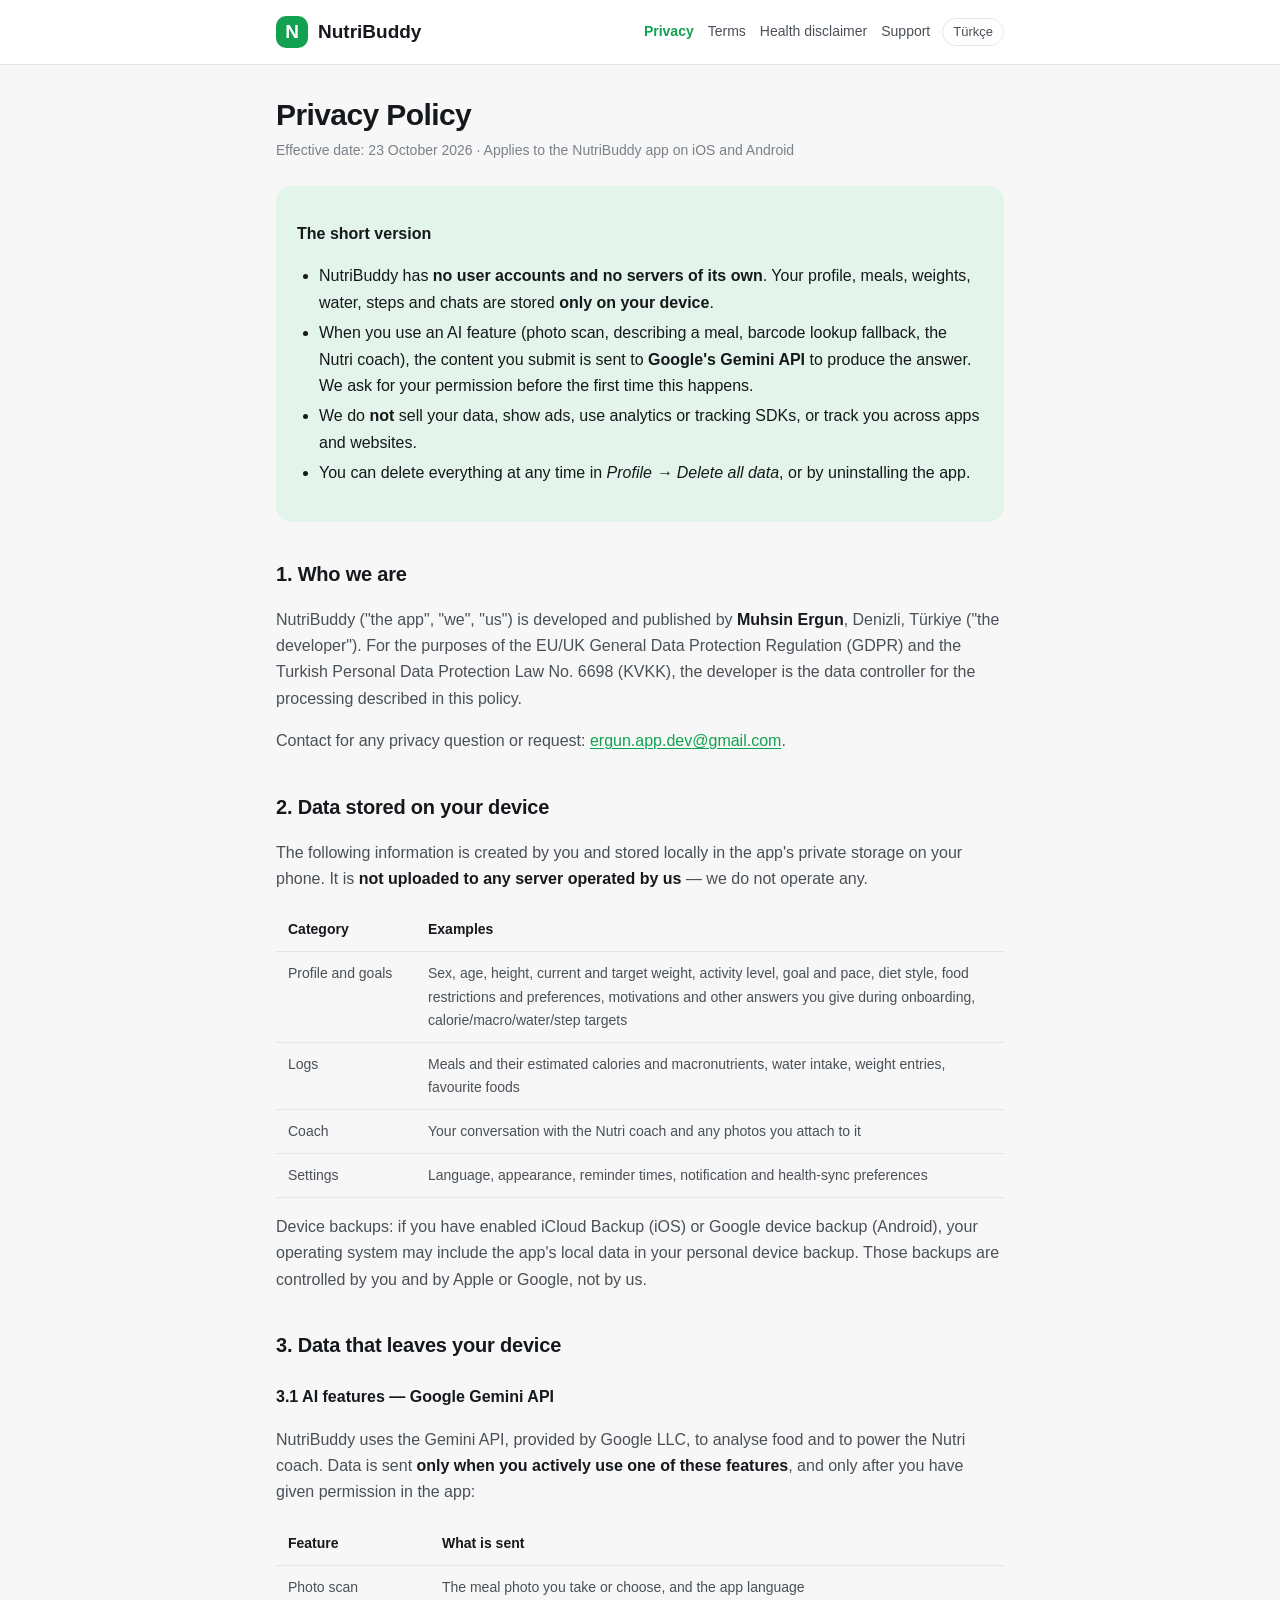
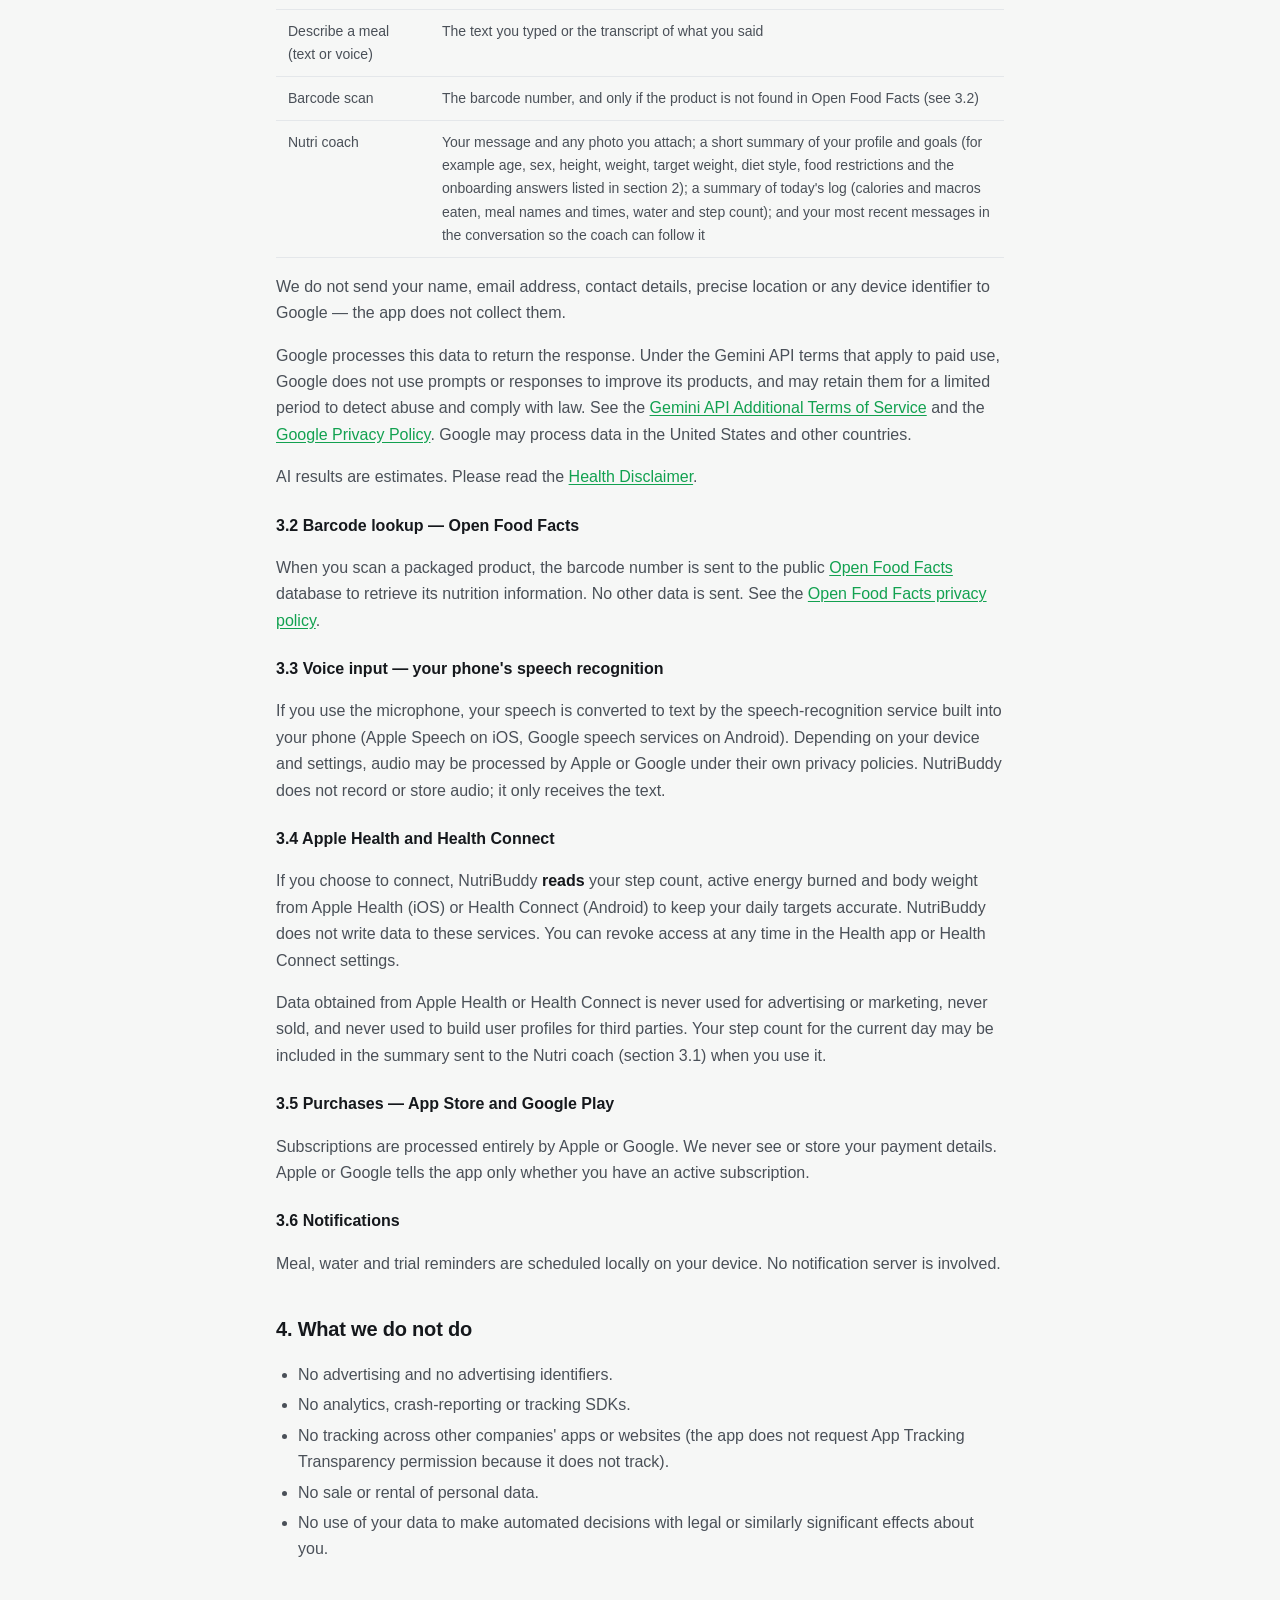
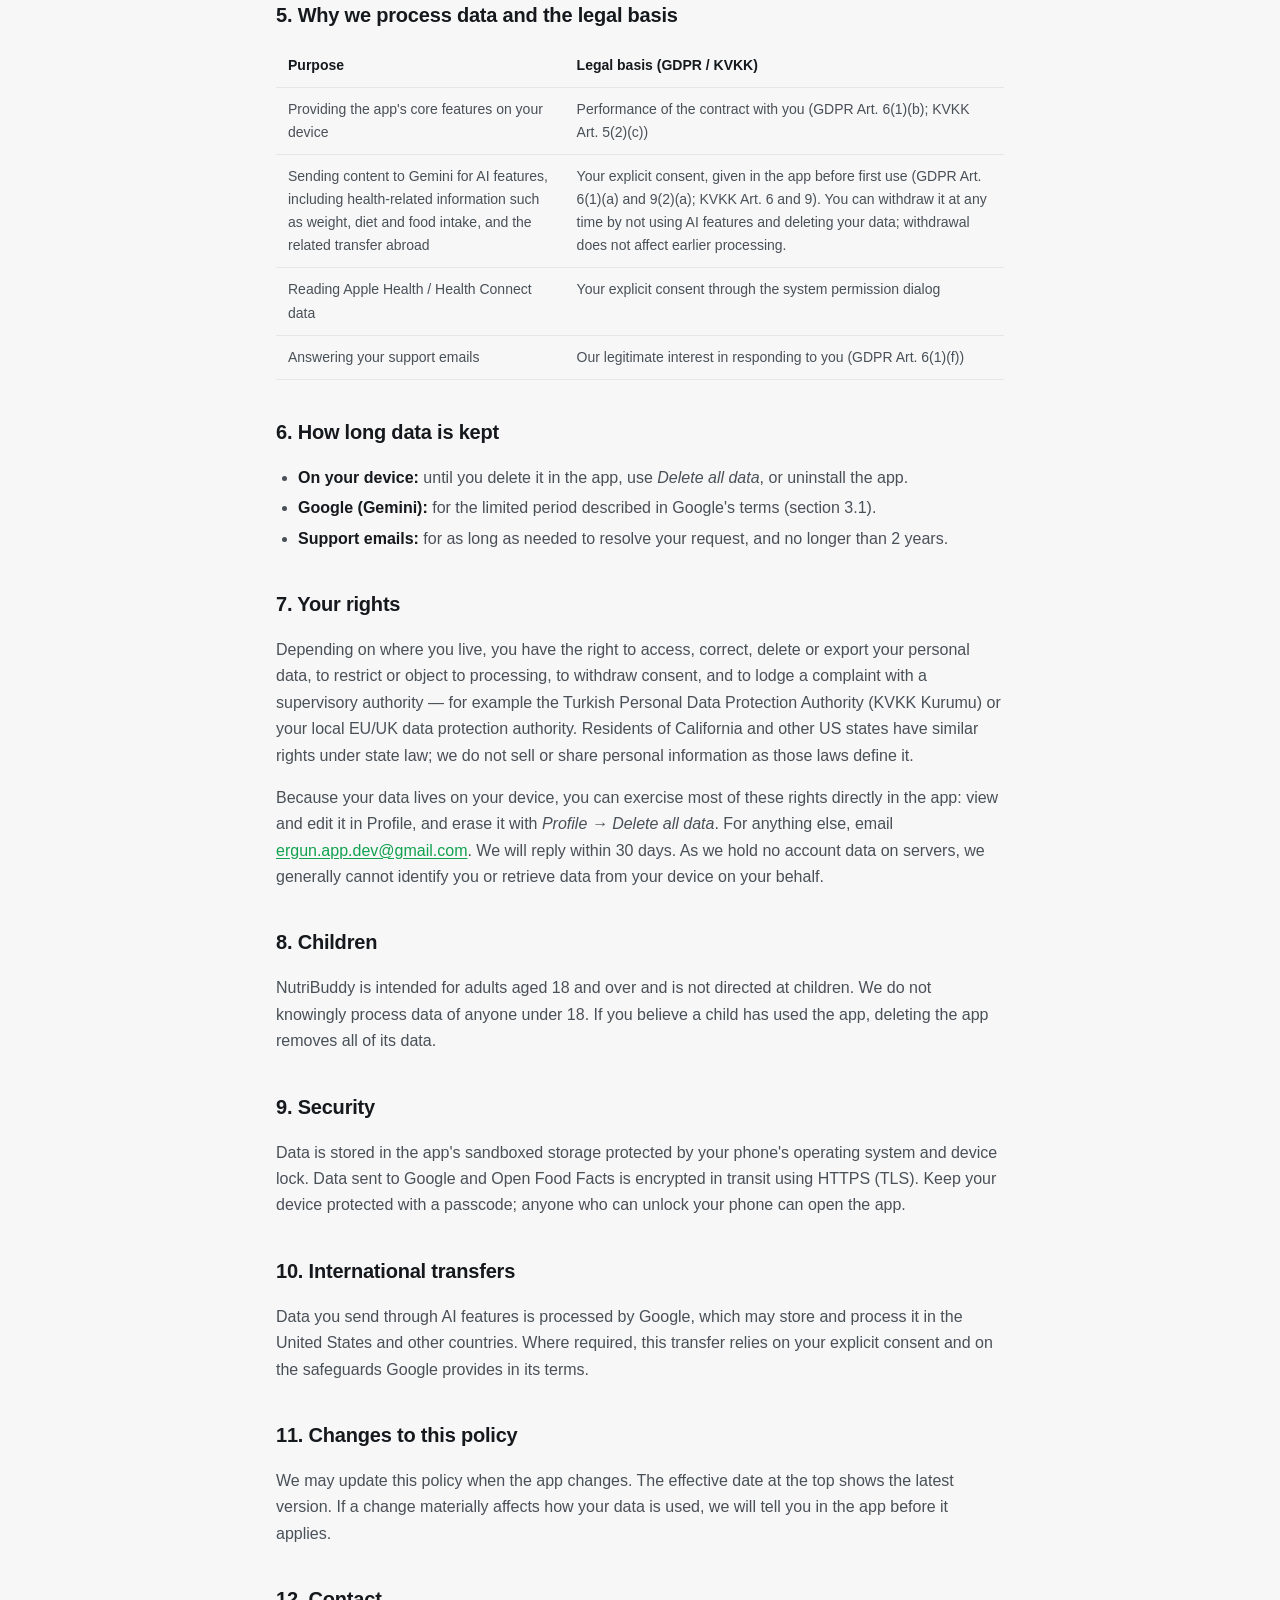
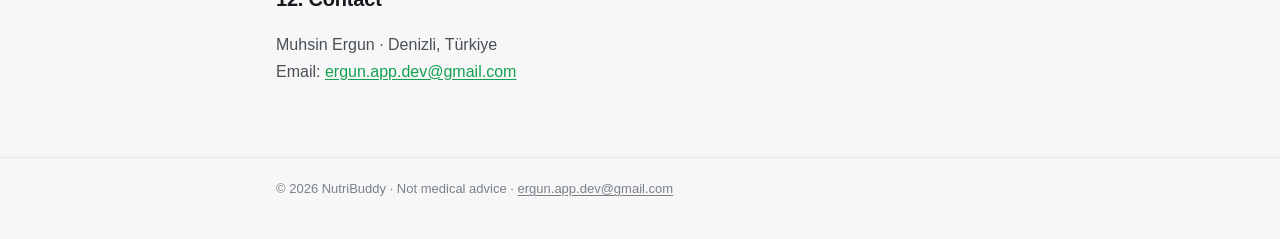
==== privacy.html @ 65a415f9 "Add NutriBuddy legal and support pages Co-Authored-By: Claude Opus 5.5 <noreply@anthropic.com>" ====
<!doctype html>
<html lang="en">
<head>
<meta charset="utf-8">
<meta name="viewport" content="width=device-width, initial-scale=1">
<title>Privacy Policy · NutriBuddy</title>
<meta name="description" content="NutriBuddy — Privacy Policy">
<link rel="stylesheet" href="style.css">
</head>
<body>
<header class="top"><div class="wrap">
  <a class="brand" href="index.html"><span class="badge">N</span>NutriBuddy</a>
  <nav class="links"><a href="privacy.html" aria-current="page">Privacy</a><a href="terms.html">Terms</a><a href="disclaimer.html">Health disclaimer</a><a href="support.html">Support</a></nav>
  <a class="lang" href="tr/gizlilik.html" hreflang="tr">Türkçe</a>
</div></header>
<main><div class="wrap">
<h1>Privacy Policy</h1>
<p class="meta">Effective date: 23 October 2026 · Applies to the NutriBuddy app on iOS and Android</p>

<div class="card summary">
  <p><strong>The short version</strong></p>
  <ul>
    <li>NutriBuddy has <strong>no user accounts and no servers of its own</strong>. Your profile, meals, weights, water, steps and chats are stored <strong>only on your device</strong>.</li>
    <li>When you use an AI feature (photo scan, describing a meal, barcode lookup fallback, the Nutri coach), the content you submit is sent to <strong>Google's Gemini API</strong> to produce the answer. We ask for your permission before the first time this happens.</li>
    <li>We do <strong>not</strong> sell your data, show ads, use analytics or tracking SDKs, or track you across apps and websites.</li>
    <li>You can delete everything at any time in <em>Profile → Delete all data</em>, or by uninstalling the app.</li>
  </ul>
</div>

<h2>1. Who we are</h2>
<p>NutriBuddy ("the app", "we", "us") is developed and published by <strong>Muhsin Ergun</strong>, Denizli, Türkiye ("the developer"). For the purposes of the EU/UK General Data Protection Regulation (GDPR) and the Turkish Personal Data Protection Law No. 6698 (KVKK), the developer is the data controller for the processing described in this policy.</p>
<p>Contact for any privacy question or request: <a href="mailto:ergun.app.dev@gmail.com">ergun.app.dev@gmail.com</a>.</p>

<h2>2. Data stored on your device</h2>
<p>The following information is created by you and stored locally in the app's private storage on your phone. It is <strong>not uploaded to any server operated by us</strong> — we do not operate any.</p>
<table class="table">
  <tr><th>Category</th><th>Examples</th></tr>
  <tr><td>Profile and goals</td><td>Sex, age, height, current and target weight, activity level, goal and pace, diet style, food restrictions and preferences, motivations and other answers you give during onboarding, calorie/macro/water/step targets</td></tr>
  <tr><td>Logs</td><td>Meals and their estimated calories and macronutrients, water intake, weight entries, favourite foods</td></tr>
  <tr><td>Coach</td><td>Your conversation with the Nutri coach and any photos you attach to it</td></tr>
  <tr><td>Settings</td><td>Language, appearance, reminder times, notification and health-sync preferences</td></tr>
</table>
<p>Device backups: if you have enabled iCloud Backup (iOS) or Google device backup (Android), your operating system may include the app's local data in your personal device backup. Those backups are controlled by you and by Apple or Google, not by us.</p>

<h2>3. Data that leaves your device</h2>
<h3>3.1 AI features — Google Gemini API</h3>
<p>NutriBuddy uses the Gemini API, provided by Google LLC, to analyse food and to power the Nutri coach. Data is sent <strong>only when you actively use one of these features</strong>, and only after you have given permission in the app:</p>
<table class="table">
  <tr><th>Feature</th><th>What is sent</th></tr>
  <tr><td>Photo scan</td><td>The meal photo you take or choose, and the app language</td></tr>
  <tr><td>Describe a meal (text or voice)</td><td>The text you typed or the transcript of what you said</td></tr>
  <tr><td>Barcode scan</td><td>The barcode number, and only if the product is not found in Open Food Facts (see 3.2)</td></tr>
  <tr><td>Nutri coach</td><td>Your message and any photo you attach; a short summary of your profile and goals (for example age, sex, height, weight, target weight, diet style, food restrictions and the onboarding answers listed in section 2); a summary of today's log (calories and macros eaten, meal names and times, water and step count); and your most recent messages in the conversation so the coach can follow it</td></tr>
</table>
<p>We do not send your name, email address, contact details, precise location or any device identifier to Google — the app does not collect them.</p>
<p>Google processes this data to return the response. Under the Gemini API terms that apply to paid use, Google does not use prompts or responses to improve its products, and may retain them for a limited period to detect abuse and comply with law. See the <a href="https://ai.google.dev/gemini-api/terms" rel="noopener">Gemini API Additional Terms of Service</a> and the <a href="https://policies.google.com/privacy" rel="noopener">Google Privacy Policy</a>. Google may process data in the United States and other countries.</p>
<p>AI results are estimates. Please read the <a href="disclaimer.html">Health Disclaimer</a>.</p>

<h3>3.2 Barcode lookup — Open Food Facts</h3>
<p>When you scan a packaged product, the barcode number is sent to the public <a href="https://world.openfoodfacts.org" rel="noopener">Open Food Facts</a> database to retrieve its nutrition information. No other data is sent. See the <a href="https://world.openfoodfacts.org/privacy" rel="noopener">Open Food Facts privacy policy</a>.</p>

<h3>3.3 Voice input — your phone's speech recognition</h3>
<p>If you use the microphone, your speech is converted to text by the speech-recognition service built into your phone (Apple Speech on iOS, Google speech services on Android). Depending on your device and settings, audio may be processed by Apple or Google under their own privacy policies. NutriBuddy does not record or store audio; it only receives the text.</p>

<h3>3.4 Apple Health and Health Connect</h3>
<p>If you choose to connect, NutriBuddy <strong>reads</strong> your step count, active energy burned and body weight from Apple Health (iOS) or Health Connect (Android) to keep your daily targets accurate. NutriBuddy does not write data to these services. You can revoke access at any time in the Health app or Health Connect settings.</p>
<p>Data obtained from Apple Health or Health Connect is never used for advertising or marketing, never sold, and never used to build user profiles for third parties. Your step count for the current day may be included in the summary sent to the Nutri coach (section 3.1) when you use it.</p>

<h3>3.5 Purchases — App Store and Google Play</h3>
<p>Subscriptions are processed entirely by Apple or Google. We never see or store your payment details. Apple or Google tells the app only whether you have an active subscription.</p>

<h3>3.6 Notifications</h3>
<p>Meal, water and trial reminders are scheduled locally on your device. No notification server is involved.</p>

<h2>4. What we do not do</h2>
<ul>
  <li>No advertising and no advertising identifiers.</li>
  <li>No analytics, crash-reporting or tracking SDKs.</li>
  <li>No tracking across other companies' apps or websites (the app does not request App Tracking Transparency permission because it does not track).</li>
  <li>No sale or rental of personal data.</li>
  <li>No use of your data to make automated decisions with legal or similarly significant effects about you.</li>
</ul>

<h2>5. Why we process data and the legal basis</h2>
<table class="table">
  <tr><th>Purpose</th><th>Legal basis (GDPR / KVKK)</th></tr>
  <tr><td>Providing the app's core features on your device</td><td>Performance of the contract with you (GDPR Art. 6(1)(b); KVKK Art. 5(2)(c))</td></tr>
  <tr><td>Sending content to Gemini for AI features, including health-related information such as weight, diet and food intake, and the related transfer abroad</td><td>Your explicit consent, given in the app before first use (GDPR Art. 6(1)(a) and 9(2)(a); KVKK Art. 6 and 9). You can withdraw it at any time by not using AI features and deleting your data; withdrawal does not affect earlier processing.</td></tr>
  <tr><td>Reading Apple Health / Health Connect data</td><td>Your explicit consent through the system permission dialog</td></tr>
  <tr><td>Answering your support emails</td><td>Our legitimate interest in responding to you (GDPR Art. 6(1)(f))</td></tr>
</table>

<h2>6. How long data is kept</h2>
<ul>
  <li><strong>On your device:</strong> until you delete it in the app, use <em>Delete all data</em>, or uninstall the app.</li>
  <li><strong>Google (Gemini):</strong> for the limited period described in Google's terms (section 3.1).</li>
  <li><strong>Support emails:</strong> for as long as needed to resolve your request, and no longer than 2 years.</li>
</ul>

<h2>7. Your rights</h2>
<p>Depending on where you live, you have the right to access, correct, delete or export your personal data, to restrict or object to processing, to withdraw consent, and to lodge a complaint with a supervisory authority — for example the Turkish Personal Data Protection Authority (KVKK Kurumu) or your local EU/UK data protection authority. Residents of California and other US states have similar rights under state law; we do not sell or share personal information as those laws define it.</p>
<p>Because your data lives on your device, you can exercise most of these rights directly in the app: view and edit it in Profile, and erase it with <em>Profile → Delete all data</em>. For anything else, email <a href="mailto:ergun.app.dev@gmail.com">ergun.app.dev@gmail.com</a>. We will reply within 30 days. As we hold no account data on servers, we generally cannot identify you or retrieve data from your device on your behalf.</p>

<h2>8. Children</h2>
<p>NutriBuddy is intended for adults aged 18 and over and is not directed at children. We do not knowingly process data of anyone under 18. If you believe a child has used the app, deleting the app removes all of its data.</p>

<h2>9. Security</h2>
<p>Data is stored in the app's sandboxed storage protected by your phone's operating system and device lock. Data sent to Google and Open Food Facts is encrypted in transit using HTTPS (TLS). Keep your device protected with a passcode; anyone who can unlock your phone can open the app.</p>

<h2>10. International transfers</h2>
<p>Data you send through AI features is processed by Google, which may store and process it in the United States and other countries. Where required, this transfer relies on your explicit consent and on the safeguards Google provides in its terms.</p>

<h2>11. Changes to this policy</h2>
<p>We may update this policy when the app changes. The effective date at the top shows the latest version. If a change materially affects how your data is used, we will tell you in the app before it applies.</p>

<h2>12. Contact</h2>
<p>Muhsin Ergun · Denizli, Türkiye<br>Email: <a href="mailto:ergun.app.dev@gmail.com">ergun.app.dev@gmail.com</a></p>
</div></main>
<footer><div class="wrap">© 2026 NutriBuddy · Not medical advice · <a href="mailto:ergun.app.dev@gmail.com">ergun.app.dev@gmail.com</a></div></footer>
</body>
</html>
---- style.css ----
:root {
  --bg: #f6f7f6;
  --surface: #ffffff;
  --ink: #15181c;
  --ink-soft: #4a5058;
  --muted: #7a818a;
  --line: #e4e7ea;
  --accent: #12a150;
  --accent-tint: #e3f5ea;
  --warn-bg: #fff6e5;
  --warn-ink: #7a4b00;
}
@media (prefers-color-scheme: dark) {
  :root {
    --bg: #0f1113;
    --surface: #171a1d;
    --ink: #eef0f2;
    --ink-soft: #c2c7cd;
    --muted: #8b929a;
    --line: #2a2f34;
    --accent: #2fbf6c;
    --accent-tint: #13281c;
    --warn-bg: #2a2110;
    --warn-ink: #f2c46b;
  }
}
* { box-sizing: border-box; }
html { -webkit-text-size-adjust: 100%; }
body {
  margin: 0;
  background: var(--bg);
  color: var(--ink);
  font: 16px/1.65 "Plus Jakarta Sans", -apple-system, BlinkMacSystemFont, "Segoe UI", Roboto, sans-serif;
}
a { color: var(--accent); text-underline-offset: 2px; }
.wrap { max-width: 760px; margin: 0 auto; padding: 0 16px; }
header.top {
  border-bottom: 1px solid var(--line);
  background: var(--surface);
}
header.top .wrap {
  display: flex; align-items: center; gap: 12px;
  min-height: 64px; flex-wrap: wrap;
}
.brand { display: flex; align-items: center; gap: 10px; text-decoration: none; color: var(--ink); font-weight: 800; font-size: 19px; }
.brand .badge {
  width: 32px; height: 32px; border-radius: 10px; background: var(--accent);
  color: #fff; display: grid; place-items: center; font-weight: 800;
}
nav.links { margin-left: auto; display: flex; gap: 14px; flex-wrap: wrap; font-size: 14px; }
nav.links a { color: var(--ink-soft); text-decoration: none; }
nav.links a[aria-current="page"] { color: var(--accent); font-weight: 700; }
.lang { font-size: 13px; border: 1px solid var(--line); border-radius: 999px; padding: 2px 10px; text-decoration: none; color: var(--ink-soft); }
main { padding: 32px 0 56px; }
h1 { font-size: 30px; line-height: 1.2; margin: 0 0 6px; letter-spacing: -0.02em; }
.meta { color: var(--muted); font-size: 14px; margin: 0 0 24px; }
h2 { font-size: 20px; margin: 36px 0 8px; letter-spacing: -0.01em; }
h3 { font-size: 16px; margin: 22px 0 6px; }
p, li { color: var(--ink-soft); }
ul, ol { padding-left: 22px; }
li { margin: 4px 0; }
strong { color: var(--ink); }
.card {
  background: var(--surface); border: 1px solid var(--line); border-radius: 16px;
  padding: 18px 20px; margin: 18px 0;
}
.summary { background: var(--accent-tint); border-color: transparent; }
.summary p, .summary li { color: var(--ink); }
.warn { background: var(--warn-bg); border-color: transparent; }
.warn p, .warn li, .warn strong { color: var(--warn-ink); }
.table { width: 100%; border-collapse: collapse; font-size: 14px; margin: 12px 0; display: block; overflow-x: auto; }
.table th, .table td { text-align: left; vertical-align: top; padding: 10px 12px; border-bottom: 1px solid var(--line); }
.table th { color: var(--ink); font-weight: 700; white-space: nowrap; }
.table td { color: var(--ink-soft); min-width: 140px; }
.grid { display: grid; grid-template-columns: repeat(auto-fit, minmax(200px, 1fr)); gap: 12px; }
.grid a.card { display: block; text-decoration: none; margin: 0; }
.grid a.card strong { display: block; margin-bottom: 4px; }
.grid a.card span { color: var(--ink-soft); font-size: 14px; }
footer { border-top: 1px solid var(--line); color: var(--muted); font-size: 13px; padding: 20px 0 40px; }
footer a { color: var(--muted); }
@media (max-width: 520px) {
  h1 { font-size: 25px; }
  nav.links { margin-left: 0; width: 100%; padding-bottom: 10px; }
}
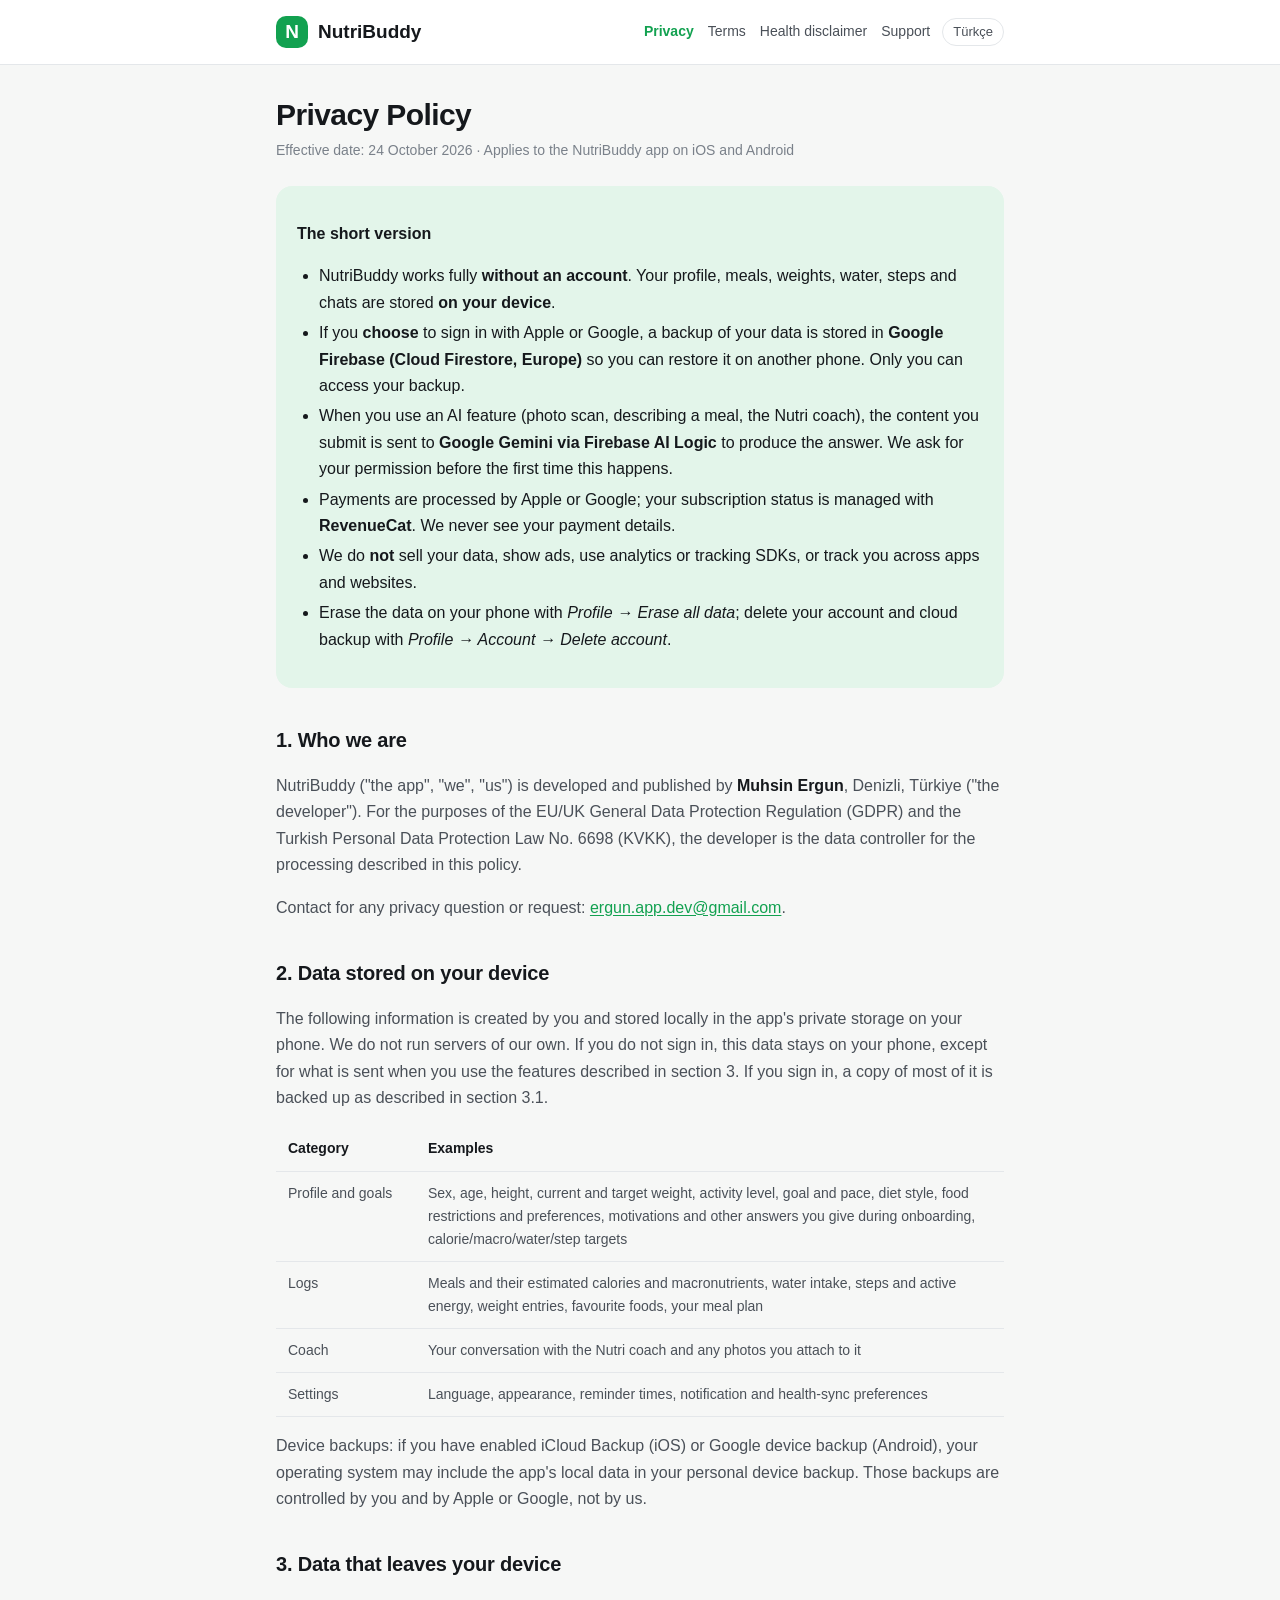
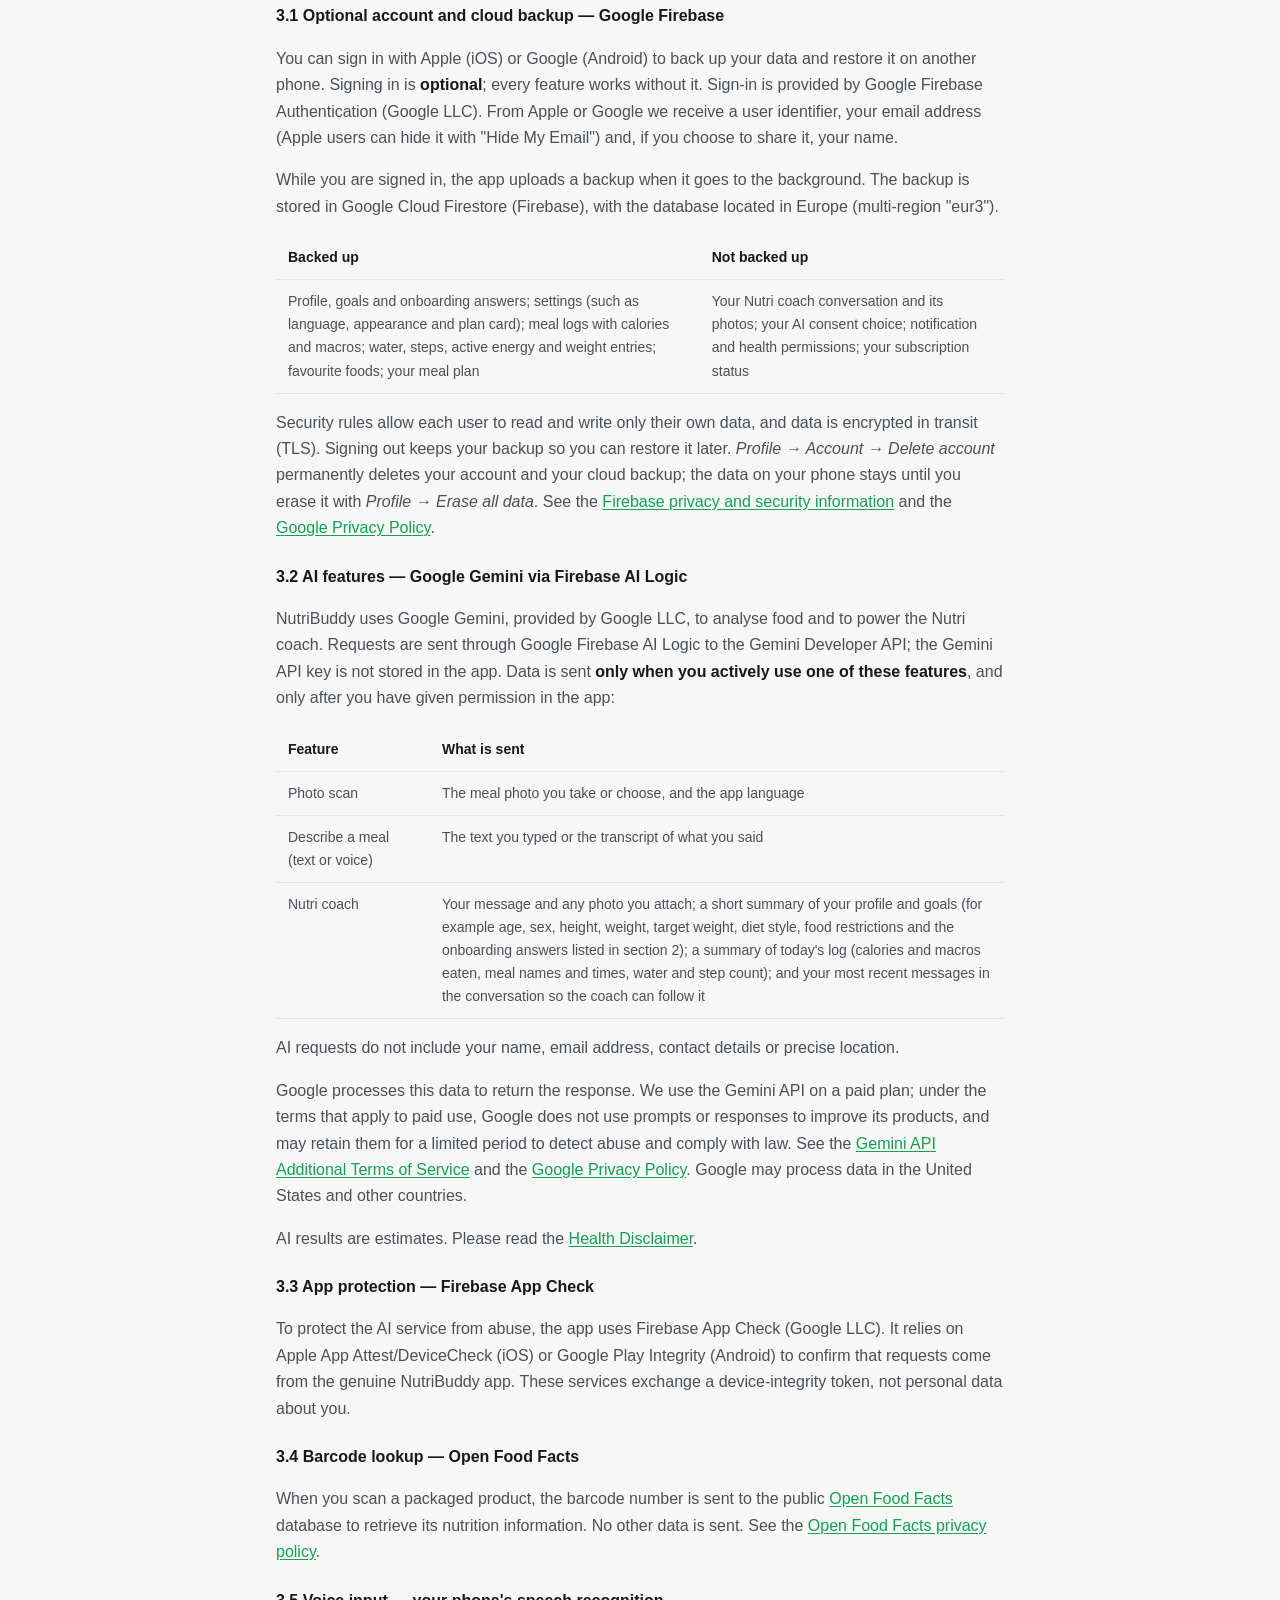
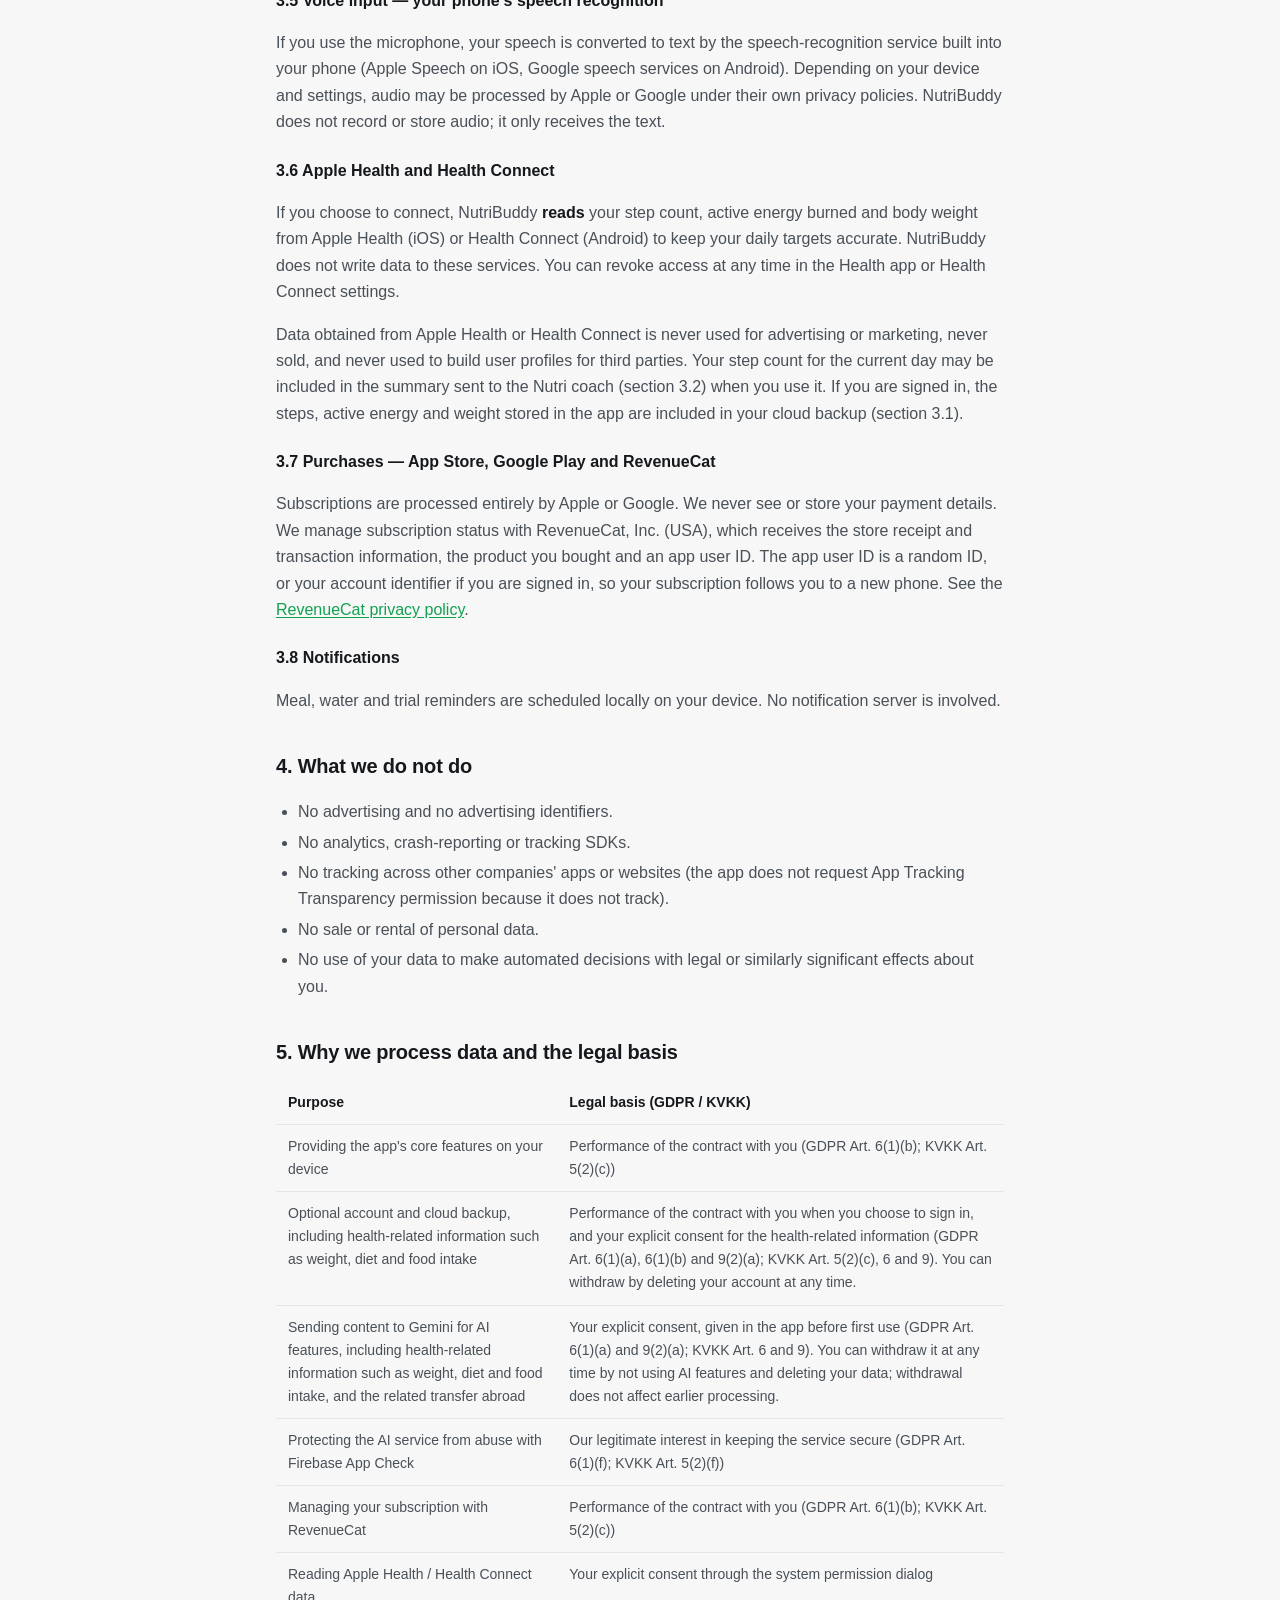
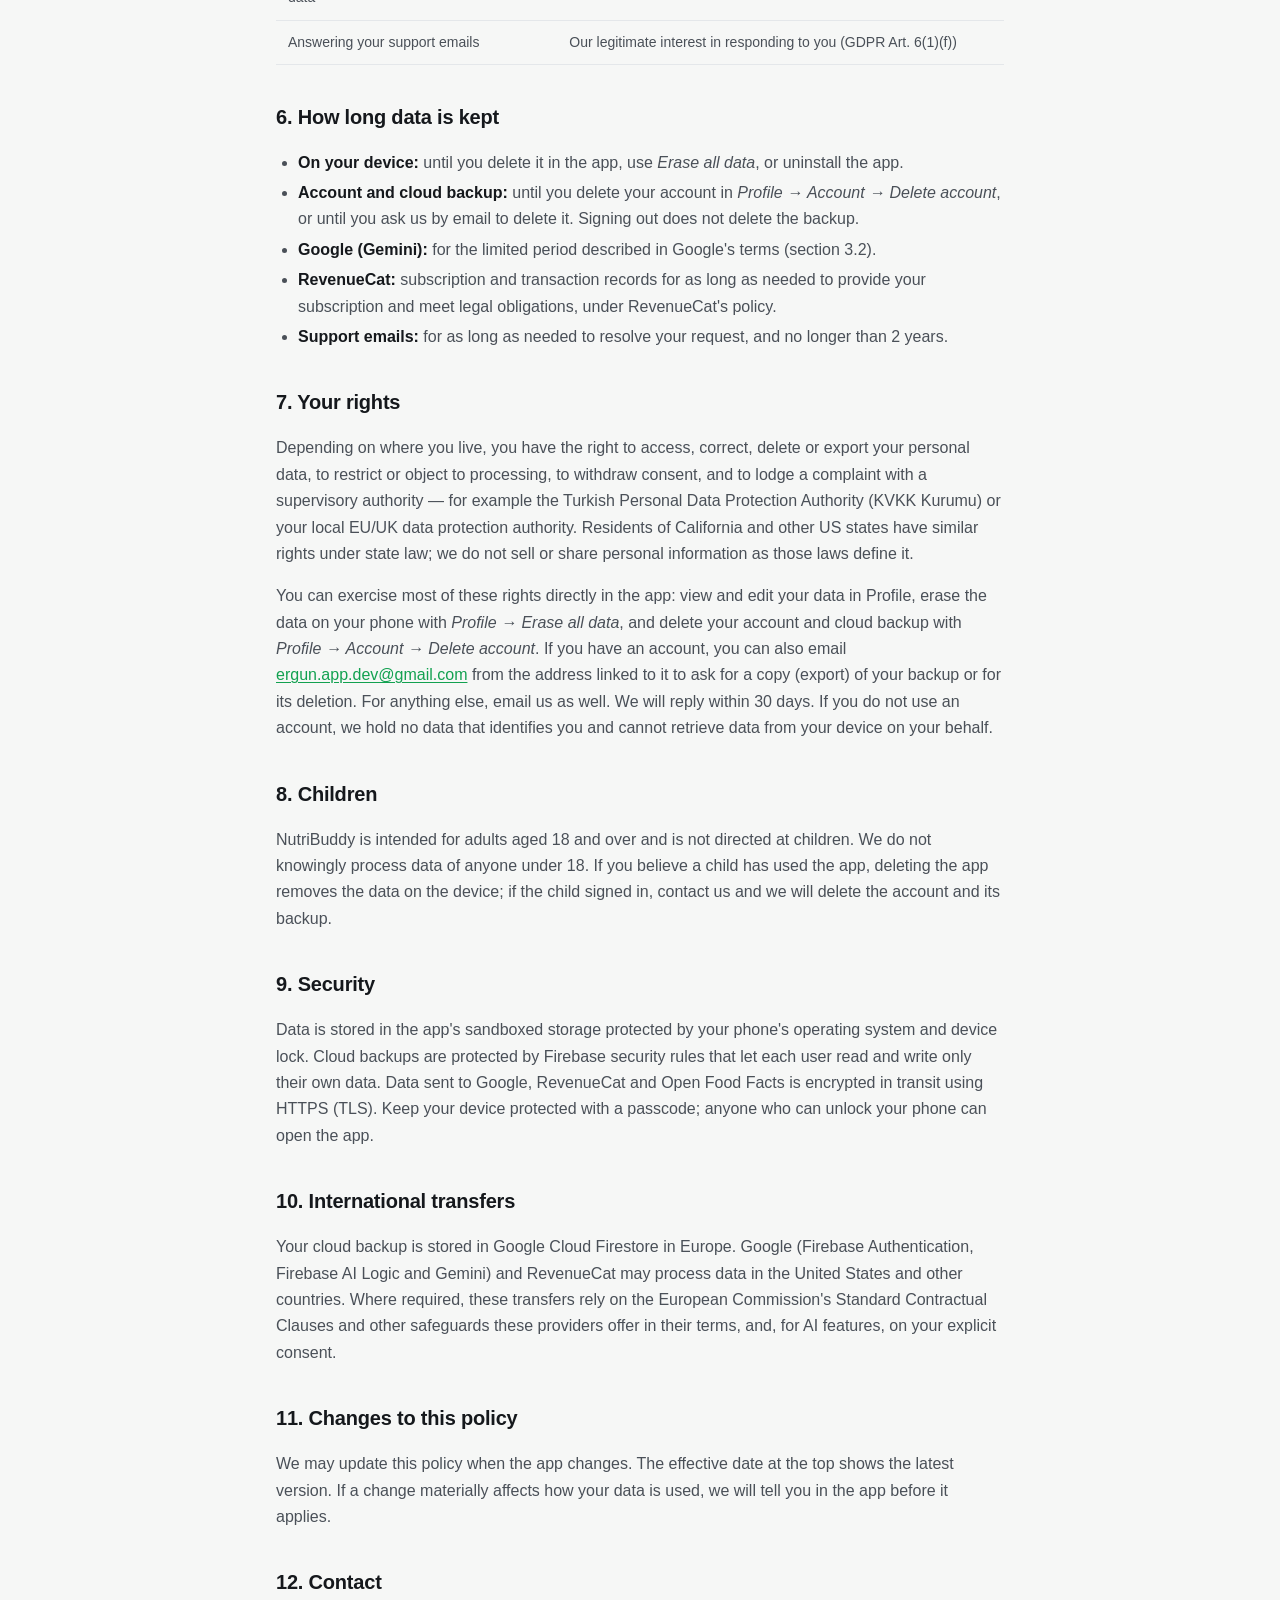
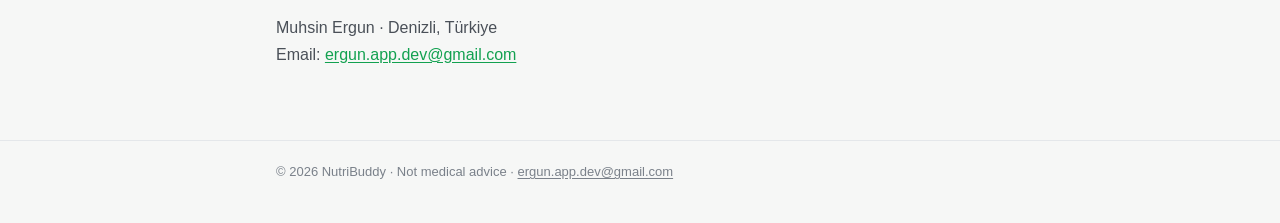
==== commit cc98c07c: "Privacy policy and terms: optional account, Firebase backup, Gemini via Firebase AI Logic, App Check" ====
--- a/privacy.html
+++ b/privacy.html
@@ -15,15 +15,17 @@
 </div></header>
 <main><div class="wrap">
 <h1>Privacy Policy</h1>
-<p class="meta">Effective date: 23 October 2026 · Applies to the NutriBuddy app on iOS and Android</p>
+<p class="meta">Effective date: 24 October 2026 · Applies to the NutriBuddy app on iOS and Android</p>
 
 <div class="card summary">
   <p><strong>The short version</strong></p>
   <ul>
-    <li>NutriBuddy has <strong>no user accounts and no servers of its own</strong>. Your profile, meals, weights, water, steps and chats are stored <strong>only on your device</strong>.</li>
-    <li>When you use an AI feature (photo scan, describing a meal, barcode lookup fallback, the Nutri coach), the content you submit is sent to <strong>Google's Gemini API</strong> to produce the answer. We ask for your permission before the first time this happens.</li>
+    <li>NutriBuddy works fully <strong>without an account</strong>. Your profile, meals, weights, water, steps and chats are stored <strong>on your device</strong>.</li>
+    <li>If you <strong>choose</strong> to sign in with Apple or Google, a backup of your data is stored in <strong>Google Firebase (Cloud Firestore, Europe)</strong> so you can restore it on another phone. Only you can access your backup.</li>
+    <li>When you use an AI feature (photo scan, describing a meal, the Nutri coach), the content you submit is sent to <strong>Google Gemini via Firebase AI Logic</strong> to produce the answer. We ask for your permission before the first time this happens.</li>
+    <li>Payments are processed by Apple or Google; your subscription status is managed with <strong>RevenueCat</strong>. We never see your payment details.</li>
     <li>We do <strong>not</strong> sell your data, show ads, use analytics or tracking SDKs, or track you across apps and websites.</li>
-    <li>You can delete everything at any time in <em>Profile → Delete all data</em>, or by uninstalling the app.</li>
+    <li>Erase the data on your phone with <em>Profile → Erase all data</em>; delete your account and cloud backup with <em>Profile → Account → Delete account</em>.</li>
   </ul>
 </div>
 
@@ -32,44 +34,55 @@
 <p>Contact for any privacy question or request: <a href="mailto:ergun.app.dev@gmail.com">ergun.app.dev@gmail.com</a>.</p>
 
 <h2>2. Data stored on your device</h2>
-<p>The following information is created by you and stored locally in the app's private storage on your phone. It is <strong>not uploaded to any server operated by us</strong> — we do not operate any.</p>
+<p>The following information is created by you and stored locally in the app's private storage on your phone. We do not run servers of our own. If you do not sign in, this data stays on your phone, except for what is sent when you use the features described in section 3. If you sign in, a copy of most of it is backed up as described in section 3.1.</p>
 <table class="table">
   <tr><th>Category</th><th>Examples</th></tr>
   <tr><td>Profile and goals</td><td>Sex, age, height, current and target weight, activity level, goal and pace, diet style, food restrictions and preferences, motivations and other answers you give during onboarding, calorie/macro/water/step targets</td></tr>
-  <tr><td>Logs</td><td>Meals and their estimated calories and macronutrients, water intake, weight entries, favourite foods</td></tr>
+  <tr><td>Logs</td><td>Meals and their estimated calories and macronutrients, water intake, steps and active energy, weight entries, favourite foods, your meal plan</td></tr>
   <tr><td>Coach</td><td>Your conversation with the Nutri coach and any photos you attach to it</td></tr>
   <tr><td>Settings</td><td>Language, appearance, reminder times, notification and health-sync preferences</td></tr>
 </table>
 <p>Device backups: if you have enabled iCloud Backup (iOS) or Google device backup (Android), your operating system may include the app's local data in your personal device backup. Those backups are controlled by you and by Apple or Google, not by us.</p>
 
 <h2>3. Data that leaves your device</h2>
-<h3>3.1 AI features — Google Gemini API</h3>
-<p>NutriBuddy uses the Gemini API, provided by Google LLC, to analyse food and to power the Nutri coach. Data is sent <strong>only when you actively use one of these features</strong>, and only after you have given permission in the app:</p>
+<h3>3.1 Optional account and cloud backup — Google Firebase</h3>
+<p>You can sign in with Apple (iOS) or Google (Android) to back up your data and restore it on another phone. Signing in is <strong>optional</strong>; every feature works without it. Sign-in is provided by Google Firebase Authentication (Google LLC). From Apple or Google we receive a user identifier, your email address (Apple users can hide it with "Hide My Email") and, if you choose to share it, your name.</p>
+<p>While you are signed in, the app uploads a backup when it goes to the background. The backup is stored in Google Cloud Firestore (Firebase), with the database located in Europe (multi-region "eur3").</p>
+<table class="table">
+  <tr><th>Backed up</th><th>Not backed up</th></tr>
+  <tr><td>Profile, goals and onboarding answers; settings (such as language, appearance and plan card); meal logs with calories and macros; water, steps, active energy and weight entries; favourite foods; your meal plan</td><td>Your Nutri coach conversation and its photos; your AI consent choice; notification and health permissions; your subscription status</td></tr>
+</table>
+<p>Security rules allow each user to read and write only their own data, and data is encrypted in transit (TLS). Signing out keeps your backup so you can restore it later. <em>Profile → Account → Delete account</em> permanently deletes your account and your cloud backup; the data on your phone stays until you erase it with <em>Profile → Erase all data</em>. See the <a href="https://firebase.google.com/support/privacy" rel="noopener">Firebase privacy and security information</a> and the <a href="https://policies.google.com/privacy" rel="noopener">Google Privacy Policy</a>.</p>
+
+<h3>3.2 AI features — Google Gemini via Firebase AI Logic</h3>
+<p>NutriBuddy uses Google Gemini, provided by Google LLC, to analyse food and to power the Nutri coach. Requests are sent through Google Firebase AI Logic to the Gemini Developer API; the Gemini API key is not stored in the app. Data is sent <strong>only when you actively use one of these features</strong>, and only after you have given permission in the app:</p>
 <table class="table">
   <tr><th>Feature</th><th>What is sent</th></tr>
   <tr><td>Photo scan</td><td>The meal photo you take or choose, and the app language</td></tr>
   <tr><td>Describe a meal (text or voice)</td><td>The text you typed or the transcript of what you said</td></tr>
-  <tr><td>Barcode scan</td><td>The barcode number, and only if the product is not found in Open Food Facts (see 3.2)</td></tr>
   <tr><td>Nutri coach</td><td>Your message and any photo you attach; a short summary of your profile and goals (for example age, sex, height, weight, target weight, diet style, food restrictions and the onboarding answers listed in section 2); a summary of today's log (calories and macros eaten, meal names and times, water and step count); and your most recent messages in the conversation so the coach can follow it</td></tr>
 </table>
-<p>We do not send your name, email address, contact details, precise location or any device identifier to Google — the app does not collect them.</p>
-<p>Google processes this data to return the response. Under the Gemini API terms that apply to paid use, Google does not use prompts or responses to improve its products, and may retain them for a limited period to detect abuse and comply with law. See the <a href="https://ai.google.dev/gemini-api/terms" rel="noopener">Gemini API Additional Terms of Service</a> and the <a href="https://policies.google.com/privacy" rel="noopener">Google Privacy Policy</a>. Google may process data in the United States and other countries.</p>
+<p>AI requests do not include your name, email address, contact details or precise location.</p>
+<p>Google processes this data to return the response. We use the Gemini API on a paid plan; under the terms that apply to paid use, Google does not use prompts or responses to improve its products, and may retain them for a limited period to detect abuse and comply with law. See the <a href="https://ai.google.dev/gemini-api/terms" rel="noopener">Gemini API Additional Terms of Service</a> and the <a href="https://policies.google.com/privacy" rel="noopener">Google Privacy Policy</a>. Google may process data in the United States and other countries.</p>
 <p>AI results are estimates. Please read the <a href="disclaimer.html">Health Disclaimer</a>.</p>
 
-<h3>3.2 Barcode lookup — Open Food Facts</h3>
+<h3>3.3 App protection — Firebase App Check</h3>
+<p>To protect the AI service from abuse, the app uses Firebase App Check (Google LLC). It relies on Apple App Attest/DeviceCheck (iOS) or Google Play Integrity (Android) to confirm that requests come from the genuine NutriBuddy app. These services exchange a device-integrity token, not personal data about you.</p>
+
+<h3>3.4 Barcode lookup — Open Food Facts</h3>
 <p>When you scan a packaged product, the barcode number is sent to the public <a href="https://world.openfoodfacts.org" rel="noopener">Open Food Facts</a> database to retrieve its nutrition information. No other data is sent. See the <a href="https://world.openfoodfacts.org/privacy" rel="noopener">Open Food Facts privacy policy</a>.</p>
 
-<h3>3.3 Voice input — your phone's speech recognition</h3>
+<h3>3.5 Voice input — your phone's speech recognition</h3>
 <p>If you use the microphone, your speech is converted to text by the speech-recognition service built into your phone (Apple Speech on iOS, Google speech services on Android). Depending on your device and settings, audio may be processed by Apple or Google under their own privacy policies. NutriBuddy does not record or store audio; it only receives the text.</p>
 
-<h3>3.4 Apple Health and Health Connect</h3>
+<h3>3.6 Apple Health and Health Connect</h3>
 <p>If you choose to connect, NutriBuddy <strong>reads</strong> your step count, active energy burned and body weight from Apple Health (iOS) or Health Connect (Android) to keep your daily targets accurate. NutriBuddy does not write data to these services. You can revoke access at any time in the Health app or Health Connect settings.</p>
-<p>Data obtained from Apple Health or Health Connect is never used for advertising or marketing, never sold, and never used to build user profiles for third parties. Your step count for the current day may be included in the summary sent to the Nutri coach (section 3.1) when you use it.</p>
+<p>Data obtained from Apple Health or Health Connect is never used for advertising or marketing, never sold, and never used to build user profiles for third parties. Your step count for the current day may be included in the summary sent to the Nutri coach (section 3.2) when you use it. If you are signed in, the steps, active energy and weight stored in the app are included in your cloud backup (section 3.1).</p>
 
-<h3>3.5 Purchases — App Store and Google Play</h3>
-<p>Subscriptions are processed entirely by Apple or Google. We never see or store your payment details. Apple or Google tells the app only whether you have an active subscription.</p>
+<h3>3.7 Purchases — App Store, Google Play and RevenueCat</h3>
+<p>Subscriptions are processed entirely by Apple or Google. We never see or store your payment details. We manage subscription status with RevenueCat, Inc. (USA), which receives the store receipt and transaction information, the product you bought and an app user ID. The app user ID is a random ID, or your account identifier if you are signed in, so your subscription follows you to a new phone. See the <a href="https://www.revenuecat.com/privacy" rel="noopener">RevenueCat privacy policy</a>.</p>
 
-<h3>3.6 Notifications</h3>
+<h3>3.8 Notifications</h3>
 <p>Meal, water and trial reminders are scheduled locally on your device. No notification server is involved.</p>
 
 <h2>4. What we do not do</h2>
@@ -85,30 +98,35 @@
 <table class="table">
   <tr><th>Purpose</th><th>Legal basis (GDPR / KVKK)</th></tr>
   <tr><td>Providing the app's core features on your device</td><td>Performance of the contract with you (GDPR Art. 6(1)(b); KVKK Art. 5(2)(c))</td></tr>
+  <tr><td>Optional account and cloud backup, including health-related information such as weight, diet and food intake</td><td>Performance of the contract with you when you choose to sign in, and your explicit consent for the health-related information (GDPR Art. 6(1)(a), 6(1)(b) and 9(2)(a); KVKK Art. 5(2)(c), 6 and 9). You can withdraw by deleting your account at any time.</td></tr>
   <tr><td>Sending content to Gemini for AI features, including health-related information such as weight, diet and food intake, and the related transfer abroad</td><td>Your explicit consent, given in the app before first use (GDPR Art. 6(1)(a) and 9(2)(a); KVKK Art. 6 and 9). You can withdraw it at any time by not using AI features and deleting your data; withdrawal does not affect earlier processing.</td></tr>
+  <tr><td>Protecting the AI service from abuse with Firebase App Check</td><td>Our legitimate interest in keeping the service secure (GDPR Art. 6(1)(f); KVKK Art. 5(2)(f))</td></tr>
+  <tr><td>Managing your subscription with RevenueCat</td><td>Performance of the contract with you (GDPR Art. 6(1)(b); KVKK Art. 5(2)(c))</td></tr>
   <tr><td>Reading Apple Health / Health Connect data</td><td>Your explicit consent through the system permission dialog</td></tr>
   <tr><td>Answering your support emails</td><td>Our legitimate interest in responding to you (GDPR Art. 6(1)(f))</td></tr>
 </table>
 
 <h2>6. How long data is kept</h2>
 <ul>
-  <li><strong>On your device:</strong> until you delete it in the app, use <em>Delete all data</em>, or uninstall the app.</li>
-  <li><strong>Google (Gemini):</strong> for the limited period described in Google's terms (section 3.1).</li>
+  <li><strong>On your device:</strong> until you delete it in the app, use <em>Erase all data</em>, or uninstall the app.</li>
+  <li><strong>Account and cloud backup:</strong> until you delete your account in <em>Profile → Account → Delete account</em>, or until you ask us by email to delete it. Signing out does not delete the backup.</li>
+  <li><strong>Google (Gemini):</strong> for the limited period described in Google's terms (section 3.2).</li>
+  <li><strong>RevenueCat:</strong> subscription and transaction records for as long as needed to provide your subscription and meet legal obligations, under RevenueCat's policy.</li>
   <li><strong>Support emails:</strong> for as long as needed to resolve your request, and no longer than 2 years.</li>
 </ul>
 
 <h2>7. Your rights</h2>
 <p>Depending on where you live, you have the right to access, correct, delete or export your personal data, to restrict or object to processing, to withdraw consent, and to lodge a complaint with a supervisory authority — for example the Turkish Personal Data Protection Authority (KVKK Kurumu) or your local EU/UK data protection authority. Residents of California and other US states have similar rights under state law; we do not sell or share personal information as those laws define it.</p>
-<p>Because your data lives on your device, you can exercise most of these rights directly in the app: view and edit it in Profile, and erase it with <em>Profile → Delete all data</em>. For anything else, email <a href="mailto:ergun.app.dev@gmail.com">ergun.app.dev@gmail.com</a>. We will reply within 30 days. As we hold no account data on servers, we generally cannot identify you or retrieve data from your device on your behalf.</p>
+<p>You can exercise most of these rights directly in the app: view and edit your data in Profile, erase the data on your phone with <em>Profile → Erase all data</em>, and delete your account and cloud backup with <em>Profile → Account → Delete account</em>. If you have an account, you can also email <a href="mailto:ergun.app.dev@gmail.com">ergun.app.dev@gmail.com</a> from the address linked to it to ask for a copy (export) of your backup or for its deletion. For anything else, email us as well. We will reply within 30 days. If you do not use an account, we hold no data that identifies you and cannot retrieve data from your device on your behalf.</p>
 
 <h2>8. Children</h2>
-<p>NutriBuddy is intended for adults aged 18 and over and is not directed at children. We do not knowingly process data of anyone under 18. If you believe a child has used the app, deleting the app removes all of its data.</p>
+<p>NutriBuddy is intended for adults aged 18 and over and is not directed at children. We do not knowingly process data of anyone under 18. If you believe a child has used the app, deleting the app removes the data on the device; if the child signed in, contact us and we will delete the account and its backup.</p>
 
 <h2>9. Security</h2>
-<p>Data is stored in the app's sandboxed storage protected by your phone's operating system and device lock. Data sent to Google and Open Food Facts is encrypted in transit using HTTPS (TLS). Keep your device protected with a passcode; anyone who can unlock your phone can open the app.</p>
+<p>Data is stored in the app's sandboxed storage protected by your phone's operating system and device lock. Cloud backups are protected by Firebase security rules that let each user read and write only their own data. Data sent to Google, RevenueCat and Open Food Facts is encrypted in transit using HTTPS (TLS). Keep your device protected with a passcode; anyone who can unlock your phone can open the app.</p>
 
 <h2>10. International transfers</h2>
-<p>Data you send through AI features is processed by Google, which may store and process it in the United States and other countries. Where required, this transfer relies on your explicit consent and on the safeguards Google provides in its terms.</p>
+<p>Your cloud backup is stored in Google Cloud Firestore in Europe. Google (Firebase Authentication, Firebase AI Logic and Gemini) and RevenueCat may process data in the United States and other countries. Where required, these transfers rely on the European Commission's Standard Contractual Clauses and other safeguards these providers offer in their terms, and, for AI features, on your explicit consent.</p>
 
 <h2>11. Changes to this policy</h2>
 <p>We may update this policy when the app changes. The effective date at the top shows the latest version. If a change materially affects how your data is used, we will tell you in the app before it applies.</p>
